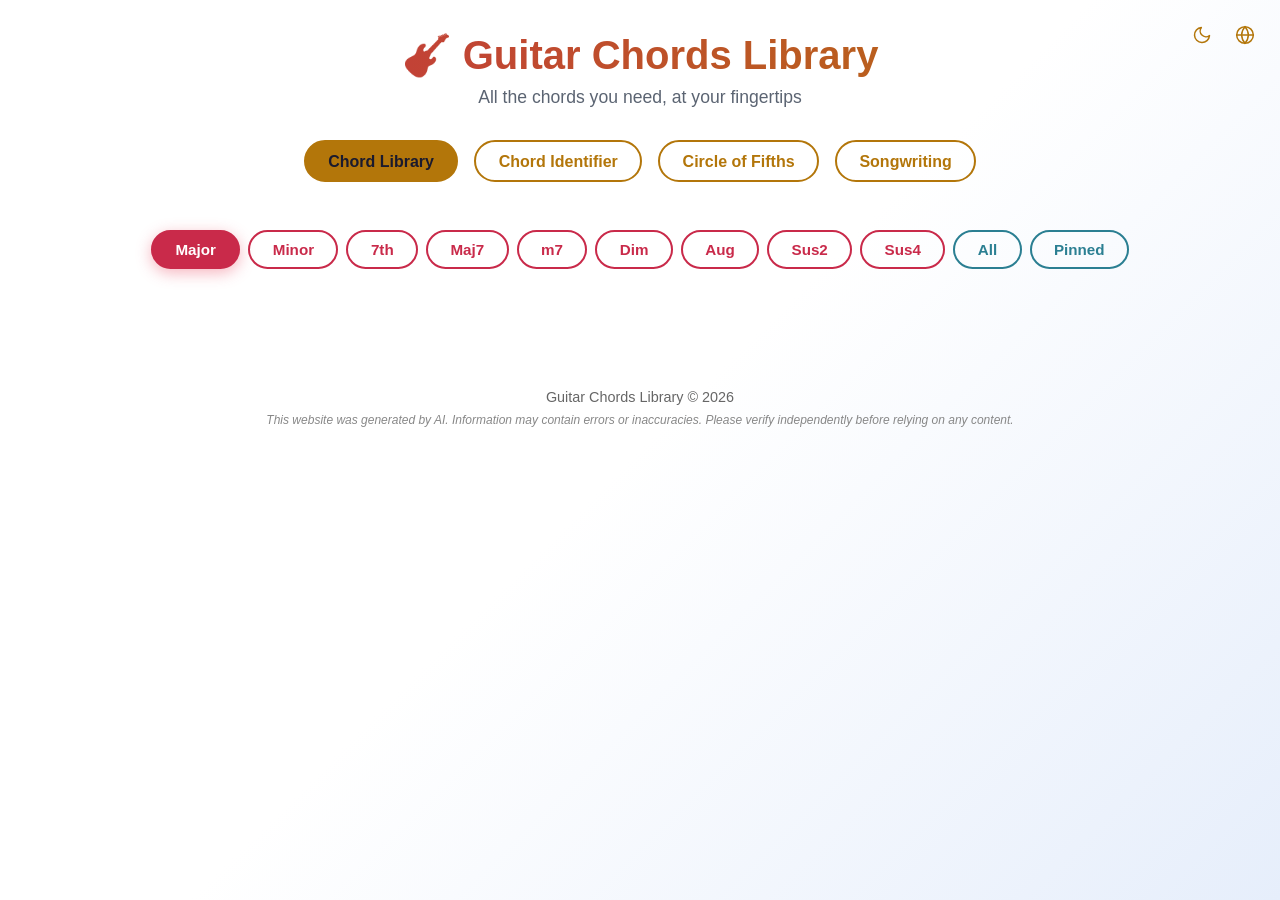
==== index.html @ b4080e0f "support dark light mode" ====
<!DOCTYPE html>
<html lang="en">
<head>
    <meta charset="UTF-8">
    <meta name="viewport" content="width=device-width, initial-scale=1.0">
    <title>Guitar Chords Library</title>
    <script>
        // Applied before the first paint so light-mode users never see the dark palette flash.
        document.documentElement.dataset.theme = localStorage.getItem('guitar-chords-library-theme')
            || (window.matchMedia('(prefers-color-scheme: light)').matches ? 'light' : 'dark');
    </script>
    <link rel="stylesheet" href="theme.css">
    <link rel="stylesheet" href="style.css">
</head>
<body>
    <header>
        <h1>🎸 <span data-i18n="libraryTitle">Guitar Chords Library</span></h1>
        <p class="subtitle" data-i18n="librarySubtitle">All the chords you need, at your fingertips</p>
    </header>

    <nav class="main-nav">
        <a href="index.html" class="nav-link active" data-i18n="chordLibrary">Chord Library</a>
        <a href="identifier.html" class="nav-link" data-i18n="chordIdentifier">Chord Identifier</a>
        <a href="circle.html" class="nav-link" data-i18n="circleOfFifths">Circle of Fifths</a>
        <a href="songwriting.html" class="nav-link" data-i18n="songwriting">Songwriting</a>
    </nav>

    <nav class="categories">
        <button class="category-btn active" data-category="major">Major</button>
        <button class="category-btn" data-category="minor">Minor</button>
        <button class="category-btn" data-category="seventh">7th</button>
        <button class="category-btn" data-category="major7">Maj7</button>
        <button class="category-btn" data-category="minor7">m7</button>
        <button class="category-btn" data-category="diminished">Dim</button>
        <button class="category-btn" data-category="augmented">Aug</button>
        <button class="category-btn" data-category="sus2">Sus2</button>
        <button class="category-btn" data-category="sus4">Sus4</button>
        <button class="category-btn utility-category all-category" data-category="all" data-i18n="all">All</button>
        <button class="category-btn utility-category pinned-category" data-category="pinned" data-i18n="pinned">Pinned</button>
    </nav>

    <main id="chords-container" class="chords-grid">
        <!-- Chords will be rendered here by JavaScript -->
    </main>

    <!-- Voicings Modal -->
    <div id="voicings-modal" class="modal">
        <div class="modal-content">
            <div class="modal-header">
                <h2 id="modal-chord-name">Chord Shapes</h2>
                <button class="modal-close" onclick="closeVoicingsModal()">&times;</button>
            </div>
            <div id="modal-voicings" class="modal-body">
                <!-- Voicings will be rendered here -->
            </div>
        </div>
    </div>

    <footer>
        <p data-i18n="footer">Guitar Chords Library &copy; 2026</p>
        <p class="footer-disclaimer" data-i18n="disclaimer">This website was generated by AI. Information may contain errors or inaccuracies. Please verify independently before relying on any content.</p>
    </footer>

    <button id="scroll-to-top" class="scroll-to-top" onclick="window.scrollTo({top: 0, behavior: 'smooth'})" aria-label="Scroll to top">
        <svg width="20" height="20" viewBox="0 0 20 20" fill="none" xmlns="http://www.w3.org/2000/svg">
            <path d="M10 3L3 12h14L10 3z" fill="currentColor"/>
        </svg>
    </button>

    <script src="i18n.js"></script>
    <script src="app.js"></script>
</body>
</html>
---- theme.css ----
/*
 * Theme tokens shared by every page. Dark is the default palette; the light
 * palette is applied through [data-theme="light"] on <html> (see i18n.js).
 *
 * Usage notes:
 * - --ink-rgb holds the "subtle ink" channels so the many rgba(...) surface,
 *   border and grid colours keep their exact alpha in both themes.
 * - Accent tokens are darkened in light mode because they are frequently used
 *   as text or hairline borders on a light background.
 */
:root {
    color-scheme: dark;

    /* Backgrounds and surfaces */
    --bg-base: #1a1a2e;
    --bg-panel: #16213e;
    --bg-deep: #0f3460;
    --bg-tint: rgba(15, 52, 96, 0.35);
    --bg-float: rgba(26, 26, 46, 0.72);
    --ink-rgb: 255, 255, 255;

    /* Text */
    --text-body: #e0e0e0;
    --text-bright: #fff;
    --text-heading: #f3f4f6;
    --text-muted: #a0a0a0;
    --text-soft: #c0c0c0;
    --text-steel: #a0c4d8;
    --text-on-accent: #fff;
    --text-on-amber: #1a1a2e;

    /* Accents */
    --accent: #f5a623;
    --danger: #e94560;
    --info: #72d2e2;
    --teal: #4cafc0;
    --success: #4caf50;

    /* Diagram lines */
    --line-nut: #ccc;
}

[data-theme='light'] {
    color-scheme: light;

    /* Backgrounds and surfaces */
    --bg-base: #fff;
    --bg-panel: #fff;
    --bg-deep: #e6eefb;
    --bg-tint: rgba(15, 52, 96, 0.07);
    --bg-float: rgba(255, 255, 255, 0.82);
    --ink-rgb: 22, 33, 62;

    /* Text */
    --text-body: #2f3749;
    --text-bright: #16213e;
    --text-heading: #16213e;
    --text-muted: #5b6472;
    --text-soft: #4b5563;
    --text-steel: #3a5f7c;
    --text-on-accent: #fff;
    --text-on-amber: #1a1a2e;

    /* Accents */
    --accent: #b3760a;
    --danger: #c92a4a;
    --info: #177f96;
    --teal: #2b7f92;
    --success: #2e7d32;

    /* Diagram lines */
    --line-nut: #7a8494;
}
---- style.css ----
* {
    margin: 0;
    padding: 0;
    box-sizing: border-box;
}

body {
    font-family: -apple-system, BlinkMacSystemFont, 'Segoe UI', Roboto, Oxygen, Ubuntu, sans-serif;
    background: linear-gradient(135deg, var(--bg-base) 0%, var(--bg-panel) 50%, var(--bg-deep) 100%);
    min-height: 100vh;
    color: var(--text-body);
}

/* Top-right window controls: theme toggle first, then the language toggle. */
.top-controls {
    position: absolute;
    top: 1rem;
    right: 1rem;
    display: flex;
    align-items: center;
    gap: 0.25rem;
    z-index: 1000;
}

.theme-button,
.language-button {
    display: flex;
    align-items: center;
    justify-content: center;
    width: 2.4rem;
    height: 2.4rem;
    padding: 0;
    border: none;
    background: transparent;
    color: var(--accent);
    cursor: pointer;
    transition: color 0.2s, transform 0.2s;
}

.theme-button:hover,
.language-button:hover {
    color: var(--danger);
    transform: scale(1.1);
}

/* Only show the icon for the theme the button will switch to. */
.theme-button .icon-moon {
    display: none;
}

[data-theme='light'] .theme-button .icon-sun {
    display: none;
}

[data-theme='light'] .theme-button .icon-moon {
    display: block;
}

.language-modal {
    position: fixed;
    inset: 0;
    z-index: 2000;
    display: flex;
    align-items: center;
    justify-content: center;
}

.language-modal[hidden] {
    display: none;
}

.language-modal-backdrop {
    position: absolute;
    inset: 0;
    background: rgba(0, 0, 0, 0.6);
    backdrop-filter: blur(2px);
}

.language-modal-dialog {
    position: relative;
    min-width: 260px;
    max-width: 90vw;
    padding: 1.5rem;
    border: 1px solid rgba(245, 166, 35, 0.4);
    border-radius: 12px;
    background: var(--bg-base);
    box-shadow: 0 10px 40px rgba(0, 0, 0, 0.5);
    text-align: center;
}

.language-modal-title {
    font-size: 1.1rem;
    color: var(--accent);
    margin-bottom: 1rem;
}

.language-options {
    display: flex;
    flex-direction: column;
    gap: 0.5rem;
    margin-bottom: 1rem;
}

.language-option {
    padding: 0.6rem 1rem;
    border: 1px solid rgba(245, 166, 35, 0.3);
    border-radius: 8px;
    background: transparent;
    color: var(--text-body);
    font: inherit;
    font-size: 0.95rem;
    cursor: pointer;
    transition: background 0.2s, border-color 0.2s;
}

.language-option:hover {
    background: rgba(245, 166, 35, 0.15);
    border-color: rgba(245, 166, 35, 0.6);
}

.language-option.selected {
    background: rgba(245, 166, 35, 0.2);
    border-color: var(--accent);
    color: var(--accent);
    font-weight: 600;
}

.language-modal-close {
    padding: 0.4rem 1rem;
    border: none;
    border-radius: 8px;
    background: rgba(233, 69, 96, 0.2);
    color: var(--danger);
    font: inherit;
    font-size: 0.85rem;
    cursor: pointer;
}

.language-modal-close:hover {
    background: rgba(233, 69, 96, 0.35);
}

@media (max-width: 480px) {
    .top-controls {
        top: 0.6rem;
        right: 0.6rem;
    }

    .theme-button,
    .language-button {
        width: 2.2rem;
        height: 2.2rem;
    }
}

header {
    text-align: center;
    padding: 2rem 1rem 1rem;
}

header h1 {
    font-size: 2.5rem;
    background: linear-gradient(90deg, var(--danger), var(--accent));
    -webkit-background-clip: text;
    -webkit-text-fill-color: transparent;
    background-clip: text;
    margin-bottom: 0.5rem;
}

.subtitle {
    color: var(--text-muted);
    font-size: 1.1rem;
}

/* Main Navigation */
.main-nav {
    display: flex;
    justify-content: center;
    gap: 1rem;
    padding: 1rem;
    margin-bottom: 0.5rem;
}

.nav-link {
    display: flex;
    align-items: center;
    justify-content: center;
    padding: 0.6rem 1.4rem;
    border: 2px solid var(--accent);
    background: transparent;
    color: var(--accent);
    border-radius: 25px;
    text-decoration: none;
    font-weight: 600;
    line-height: 1.2;
    text-align: center;
    transition: all 0.3s ease;
}

.nav-link:hover {
    background: rgba(245, 166, 35, 0.15);
    transform: translateY(-2px);
}

.nav-link.active {
    background: var(--accent);
    color: var(--text-on-amber);
}

/* Mobile Navigation */
.mobile-nav-button {
    position: absolute;
    top: 1rem;
    left: 1rem;
    display: none;
    align-items: center;
    justify-content: center;
    width: 2.4rem;
    height: 2.4rem;
    padding: 0;
    border: 1px solid rgba(245, 166, 35, 0.4);
    border-radius: 6px;
    background: rgba(245, 166, 35, 0.12);
    color: var(--accent);
    cursor: pointer;
    z-index: 1000;
}

.mobile-nav-button:hover {
    background: rgba(245, 166, 35, 0.22);
}

.mobile-nav-modal {
    position: fixed;
    inset: 0;
    z-index: 2000;
    display: flex;
    align-items: center;
    justify-content: center;
}

.mobile-nav-modal[hidden] {
    display: none;
}

.mobile-nav-backdrop {
    position: absolute;
    inset: 0;
    background: rgba(0, 0, 0, 0.6);
    backdrop-filter: blur(2px);
}

.mobile-nav-dialog {
    position: relative;
    min-width: 240px;
    max-width: 90vw;
    padding: 1.5rem;
    border: 1px solid rgba(245, 166, 35, 0.4);
    border-radius: 12px;
    background: var(--bg-base);
    box-shadow: 0 10px 40px rgba(0, 0, 0, 0.5);
    text-align: center;
}

.mobile-nav-title {
    font-size: 1.1rem;
    color: var(--accent);
    margin-bottom: 1rem;
}

.mobile-nav-links {
    display: flex;
    flex-direction: column;
    gap: 0.5rem;
}

.mobile-nav-link {
    display: block;
    padding: 0.7rem 1rem;
    border: 1px solid rgba(245, 166, 35, 0.3);
    border-radius: 8px;
    background: transparent;
    color: var(--text-body);
    font: inherit;
    font-size: 1rem;
    text-decoration: none;
    cursor: pointer;
    transition: background 0.2s, border-color 0.2s;
}

.mobile-nav-link:hover {
    background: rgba(245, 166, 35, 0.15);
    border-color: rgba(245, 166, 35, 0.6);
}

.mobile-nav-link.active {
    background: var(--accent);
    color: var(--text-on-amber);
    font-weight: 600;
}

.mobile-nav-close {
    margin-top: 1rem;
    padding: 0.4rem 1rem;
    border: none;
    border-radius: 8px;
    background: rgba(233, 69, 96, 0.2);
    color: var(--danger);
    font: inherit;
    font-size: 0.85rem;
    cursor: pointer;
}

.mobile-nav-close:hover {
    background: rgba(233, 69, 96, 0.35);
}

@media (max-width: 768px) {
    .main-nav {
        display: none;
    }

    .mobile-nav-button {
        display: flex;
    }
}

@media (max-width: 480px) {
    .mobile-nav-button {
        top: 0.6rem;
        left: 0.6rem;
        width: 2.2rem;
        height: 2.2rem;
    }
}

/* Category Navigation */
.categories {
    display: flex;
    flex-wrap: wrap;
    justify-content: center;
    gap: 0.5rem;
    padding: 1.5rem 1rem;
    max-width: 1100px;
    margin: 0 auto;
}

.category-btn {
    display: inline-flex;
    align-items: center;
    justify-content: center;
    padding: 0.6rem 1.4rem;
    border: 2px solid var(--danger);
    background: transparent;
    color: var(--danger);
    border-radius: 25px;
    cursor: pointer;
    font-size: 0.95rem;
    font-weight: 600;
    line-height: 1;
    transition: all 0.3s ease;
}

.category-btn:hover {
    background: rgba(233, 69, 96, 0.15);
    transform: translateY(-2px);
}

.category-btn.active {
    background: var(--danger);
    color: var(--text-on-accent);
    box-shadow: 0 4px 15px rgba(233, 69, 96, 0.4);
}

.category-btn.utility-category {
    border-color: var(--teal);
    color: var(--teal);
}

.category-btn.utility-category:hover,
.category-btn.utility-category.active {
    background: var(--teal);
    color: #102a3a;
    box-shadow: 0 4px 15px rgba(76, 175, 192, 0.35);
}

/* Chords Grid */
.chords-grid {
    display: grid;
    grid-template-columns: repeat(6, 1fr);
    gap: 1.5rem;
    padding: 1rem 2rem 3rem;
    max-width: 1100px;
    margin: 0 auto;
}

/* Chord Section Header (All view) */
.chord-section-header {
    grid-column: 1 / -1;
    color: var(--danger);
    font-size: 1.5rem;
    font-weight: 700;
    padding: 1rem 0 0.25rem;
    margin-top: 0.5rem;
    border-bottom: 2px solid rgba(233, 69, 96, 0.4);
    letter-spacing: 0.05em;
}

.chord-section-header:first-child {
    margin-top: 0;
}

/* Chord Card */
.chord-card {
    position: relative;
    background: rgba(var(--ink-rgb), 0.05);
    border: 1px solid rgba(var(--ink-rgb), 0.1);
    border-radius: 16px;
    padding: 1.2rem 1rem;
    text-align: center;
    transition: all 0.3s ease;
    backdrop-filter: blur(10px);
}

.chord-card:hover {
    transform: translateY(-5px);
    background: rgba(var(--ink-rgb), 0.1);
    box-shadow: 0 8px 25px rgba(0, 0, 0, 0.3);
    border-color: rgba(233, 69, 96, 0.4);
}

/* Clickable chord cards (with voicings) */
.chord-card.has-voicings {
    cursor: pointer;
}

.chord-card.has-voicings:hover {
    border-color: rgba(245, 166, 35, 0.6);
    box-shadow: 0 8px 25px rgba(245, 166, 35, 0.2);
}

.pin-chord-btn {
    position: absolute;
    top: 0.55rem;
    right: 0.55rem;
    width: 1.65rem;
    height: 1.65rem;
    border: 1px solid rgba(var(--ink-rgb), 0.18);
    border-radius: 50%;
    background: var(--bg-float);
    color: var(--text-muted);
    cursor: pointer;
    opacity: 0.65;
    transition: all 0.2s ease;
}

.pin-icon {
    display: block;
    width: 0.9rem;
    height: 0.9rem;
    margin: auto;
    transform: rotate(35deg);
    fill: none;
    stroke: currentColor;
    stroke-linecap: round;
    stroke-linejoin: round;
    stroke-width: 2;
}

.pin-chord-btn:hover,
.pin-chord-btn:focus-visible,
.pin-chord-btn.pinned {
    border-color: var(--accent);
    color: var(--accent);
    opacity: 1;
}

.pin-chord-btn.pinned {
    background: rgba(245, 166, 35, 0.16);
}

.empty-pinned-chords {
    grid-column: 1 / -1;
    padding: 3rem 1rem;
    color: var(--text-muted);
    text-align: center;
}

.voicings-hint {
    font-size: 0.75rem;
    color: var(--accent);
    margin-top: 0.5rem;
    font-weight: 500;
}

/* Modal Styles */
.modal {
    display: none;
    position: fixed;
    top: 0;
    left: 0;
    width: 100%;
    height: 100%;
    background: rgba(0, 0, 0, 0.8);
    z-index: 1000;
    align-items: center;
    justify-content: center;
    padding: 2rem;
}

.modal.active {
    display: flex;
}

.modal-content {
    background: linear-gradient(135deg, var(--bg-base) 0%, var(--bg-panel) 100%);
    border: 1px solid rgba(var(--ink-rgb), 0.1);
    border-radius: 20px;
    max-width: 900px;
    width: 100%;
    max-height: 80vh;
    overflow-y: auto;
    box-shadow: 0 20px 60px rgba(0, 0, 0, 0.5);
}

.modal-header {
    display: flex;
    justify-content: space-between;
    align-items: center;
    padding: 1.5rem 2rem;
    border-bottom: 1px solid rgba(var(--ink-rgb), 0.1);
}

.modal-header h2 {
    font-size: 1.5rem;
    color: var(--text-bright);
}

.modal-header .note {
    color: var(--danger);
}

.modal-header .suffix {
    color: var(--accent);
}

.modal-close {
    background: none;
    border: none;
    color: #888;
    font-size: 2rem;
    cursor: pointer;
    padding: 0;
    line-height: 1;
    transition: color 0.2s;
}

.modal-close:hover {
    color: var(--danger);
}

.modal-body {
    padding: 2rem;
    display: flex;
    flex-wrap: wrap;
    gap: 2rem;
    justify-content: center;
}

.voicing-card {
    background: rgba(var(--ink-rgb), 0.05);
    border: 1px solid rgba(var(--ink-rgb), 0.1);
    border-radius: 12px;
    padding: 1rem;
    text-align: center;
}

.voicing-label {
    font-size: 0.85rem;
    color: var(--accent);
    margin-bottom: 0.8rem;
    font-weight: 500;
}

.chord-name {
    font-size: 1.3rem;
    font-weight: 700;
    color: var(--text-bright);
    margin-bottom: 0.8rem;
}

.chord-name .note {
    color: var(--danger);
}

.chord-name .suffix {
    color: var(--accent);
    font-size: 0.9rem;
}

/* SVG Chord Diagram */
.chord-diagram {
    width: 120px;
    height: 150px;
    margin: 0 auto;
}

.chord-diagram .fretboard {
    stroke: #555;
    stroke-width: 1;
}

.chord-diagram .string {
    stroke: #888;
    stroke-width: 1.5;
}

.chord-diagram .fret {
    stroke: #666;
    stroke-width: 1;
}

.chord-diagram .nut {
    stroke: var(--line-nut);
    stroke-width: 3;
}

.chord-diagram .finger {
    fill: var(--danger);
    stroke: none;
}

.chord-diagram .open-string {
    fill: none;
    stroke: var(--success);
    stroke-width: 2;
}

.chord-diagram .muted-string {
    stroke: #ff5252;
    stroke-width: 2;
}

.chord-diagram .barre {
    fill: var(--danger);
    opacity: 0.9;
}

.chord-diagram .finger-text {
    fill: #fff;
    font-size: 8px;
    font-weight: bold;
    text-anchor: middle;
    dominant-baseline: central;
}

.chord-diagram .fret-number {
    fill: #888;
    font-size: 9px;
    text-anchor: start;
}

/* Footer */
footer {
    text-align: center;
    padding: 2rem;
    color: #666;
    font-size: 0.9rem;
}

.footer-disclaimer {
    margin-top: 0.5rem;
    font-size: 0.75rem;
    color: #888;
    font-style: italic;
}

/* Responsive */
@media (max-width: 1024px) {
    .chords-grid {
        grid-template-columns: repeat(4, 1fr);
    }
}

@media (max-width: 768px) {
    header h1 {
        font-size: 1.8rem;
    }

    .chords-grid {
        grid-template-columns: repeat(3, 1fr);
        gap: 1rem;
        padding: 1rem;
    }

    .categories {
        gap: 0.4rem;
    }

    .category-btn {
        padding: 0.5rem 1rem;
        font-size: 0.85rem;
    }
}

@media (max-width: 480px) {
    .chords-grid {
        grid-template-columns: repeat(2, 1fr);
    }
}

/* Scroll to Top Button */
.scroll-to-top {
    position: fixed;
    bottom: 2rem;
    right: 2rem;
    width: 48px;
    height: 48px;
    background: var(--danger);
    color: var(--text-on-accent);
    border: none;
    border-radius: 50%;
    cursor: pointer;
    display: flex;
    align-items: center;
    justify-content: center;
    box-shadow: 0 4px 15px rgba(233, 69, 96, 0.4);
    opacity: 0;
    visibility: hidden;
    transform: translateY(10px);
    transition: all 0.3s ease;
    z-index: 900;
}

.scroll-to-top.visible {
    opacity: 1;
    visibility: visible;
    transform: translateY(0);
}

.scroll-to-top:hover {
    background: #d63851;
    box-shadow: 0 6px 20px rgba(233, 69, 96, 0.6);
    transform: translateY(-2px);
}

.scroll-to-top:active {
    transform: translateY(0);
}
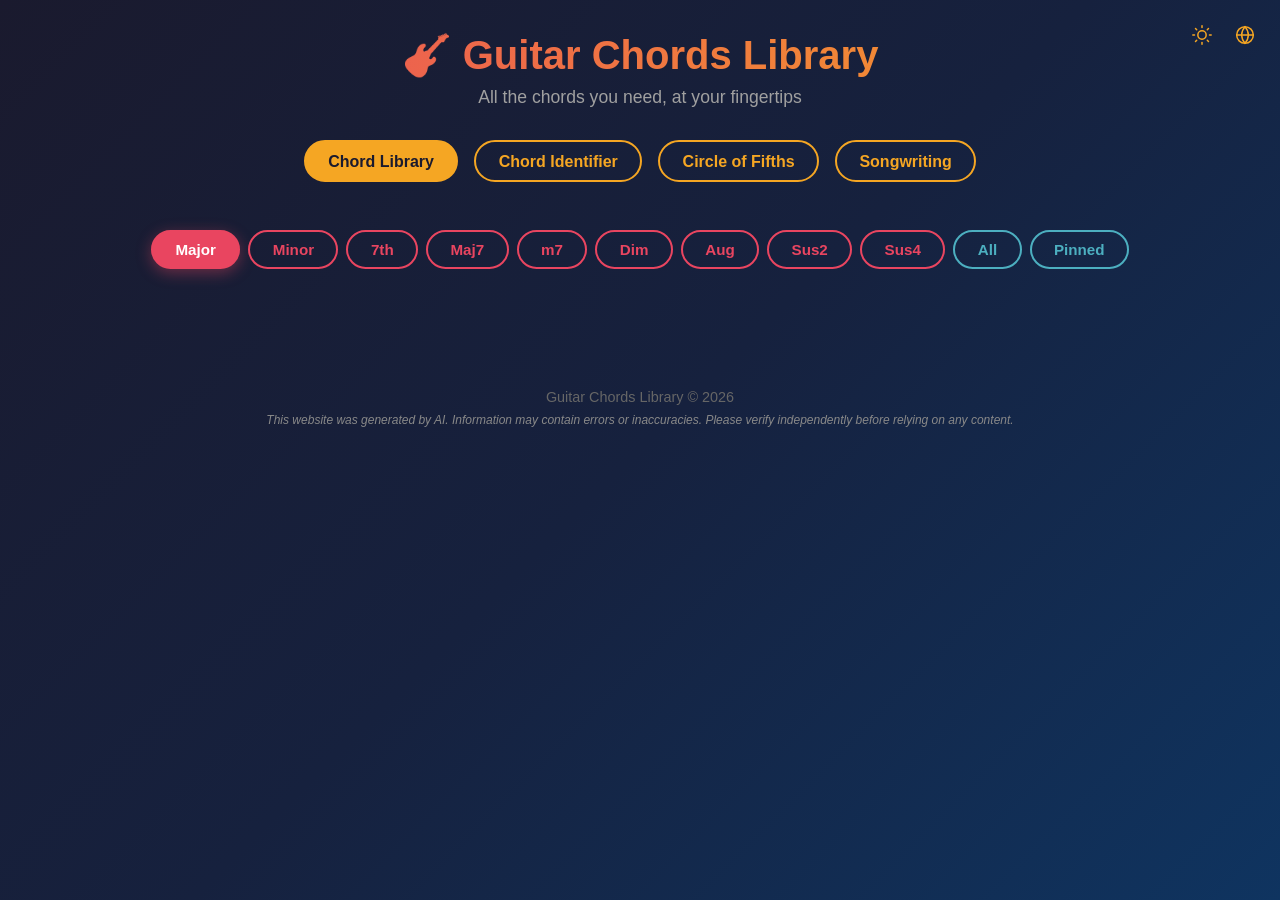
==== commit 8a54037a: "default is dark mode" ====
--- a/index.html
+++ b/index.html
@@ -5,9 +5,8 @@
     <meta name="viewport" content="width=device-width, initial-scale=1.0">
     <title>Guitar Chords Library</title>
     <script>
-        // Applied before the first paint so light-mode users never see the dark palette flash.
-        document.documentElement.dataset.theme = localStorage.getItem('guitar-chords-library-theme')
-            || (window.matchMedia('(prefers-color-scheme: light)').matches ? 'light' : 'dark');
+        // Restored before the first paint so a saved light theme never flashes dark; dark is the default.
+        document.documentElement.dataset.theme = localStorage.getItem('guitar-chords-library-theme') === 'light' ? 'light' : 'dark';
     </script>
     <link rel="stylesheet" href="theme.css">
     <link rel="stylesheet" href="style.css">
--- a/theme.css
+++ b/theme.css
@@ -1,6 +1,7 @@
 /*
  * Theme tokens shared by every page. Dark is the default palette; the light
- * palette is applied through [data-theme="light"] on <html> (see i18n.js).
+ * palette is applied through [data-theme="light"] on <html> (set by the inline
+ * head script on every page, then kept in sync by i18n.js).
  *
  * Usage notes:
  * - --ink-rgb holds the "subtle ink" channels so the many rgba(...) surface,
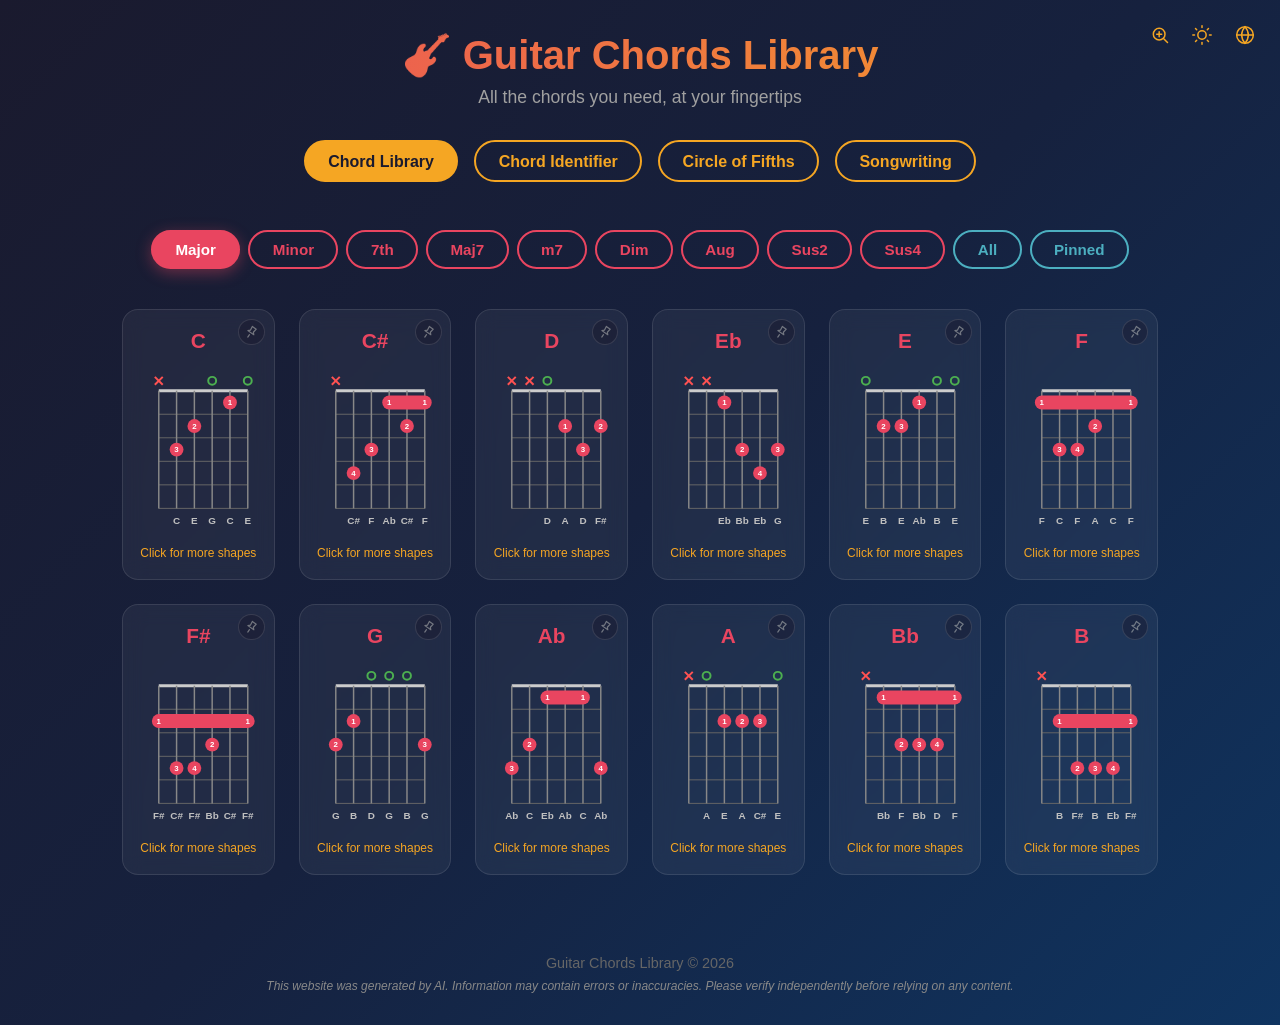
==== commit 0f2edf0d: "zoom chord diagram" ====
--- a/index.html
+++ b/index.html
@@ -38,6 +38,24 @@
         <button class="category-btn utility-category pinned-category" data-category="pinned" data-i18n="pinned">Pinned</button>
     </nav>
 
+    <!-- Declared here so the library-only zoom button shares the corner cluster that
+         i18n.js fills with the theme and language buttons. -->
+    <div class="top-controls">
+        <button id="zoom-toggle" class="zoom-button" type="button" aria-pressed="false" title="Zoom chord diagrams">
+            <svg class="zoom-icon icon-zoom-in" viewBox="0 0 24 24" width="20" height="20" fill="none" stroke="currentColor" stroke-width="1.8" stroke-linecap="round" stroke-linejoin="round" aria-hidden="true">
+                <circle cx="11" cy="11" r="7"/>
+                <line x1="16.5" y1="16.5" x2="21" y2="21"/>
+                <line x1="11" y1="8" x2="11" y2="14"/>
+                <line x1="8" y1="11" x2="14" y2="11"/>
+            </svg>
+            <svg class="zoom-icon icon-zoom-out" viewBox="0 0 24 24" width="20" height="20" fill="none" stroke="currentColor" stroke-width="1.8" stroke-linecap="round" stroke-linejoin="round" aria-hidden="true">
+                <circle cx="11" cy="11" r="7"/>
+                <line x1="16.5" y1="16.5" x2="21" y2="21"/>
+                <line x1="8" y1="11" x2="14" y2="11"/>
+            </svg>
+        </button>
+    </div>
+
     <main id="chords-container" class="chords-grid">
         <!-- Chords will be rendered here by JavaScript -->
     </main>
--- a/theme.css
+++ b/theme.css
@@ -37,18 +37,22 @@
     --teal: #4cafc0;
     --success: #4caf50;
 
-    /* Diagram lines */
+    /* Diagram lines and string markers */
     --line-nut: #ccc;
+    --diagram-open: #0f0;
+    --diagram-muted: #f00;
 }
 
 [data-theme='light'] {
     color-scheme: light;
 
     /* Backgrounds and surfaces */
-    --bg-base: #fff;
+    /* The page is a soft blue-grey so the white panels, cards and sheets stay
+       readable instead of melting into a full-white background. */
+    --bg-base: #dbe2ef;
     --bg-panel: #fff;
-    --bg-deep: #e6eefb;
-    --bg-tint: rgba(15, 52, 96, 0.07);
+    --bg-deep: #c3d3e8;
+    --bg-tint: rgba(15, 52, 96, 0.09);
     --bg-float: rgba(255, 255, 255, 0.82);
     --ink-rgb: 22, 33, 62;
 
@@ -69,6 +73,9 @@
     --teal: #2b7f92;
     --success: #2e7d32;
 
-    /* Diagram lines */
+    /* Diagram lines and string markers */
+    /* Neon green and pure red disappear on a light page, so both markers darken. */
     --line-nut: #7a8494;
+    --diagram-open: #147a3c;
+    --diagram-muted: #d21f1f;
 }
--- a/style.css
+++ b/style.css
@@ -23,7 +23,8 @@
 }
 
 .theme-button,
-.language-button {
+.language-button,
+.zoom-button {
     display: flex;
     align-items: center;
     justify-content: center;
@@ -38,7 +39,8 @@
 }
 
 .theme-button:hover,
-.language-button:hover {
+.language-button:hover,
+.zoom-button:hover {
     color: var(--danger);
     transform: scale(1.1);
 }
@@ -53,6 +55,19 @@
 }
 
 [data-theme='light'] .theme-button .icon-moon {
+    display: block;
+}
+
+/* Only show the magnifier for the size the button will switch to. */
+.zoom-button .icon-zoom-out {
+    display: none;
+}
+
+body.chord-zoom .zoom-button .icon-zoom-in {
+    display: none;
+}
+
+body.chord-zoom .zoom-button .icon-zoom-out {
     display: block;
 }
 
@@ -88,6 +103,10 @@
     text-align: center;
 }
 
+[data-theme='light'] .language-modal-dialog {
+    background: #fff;
+}
+
 .language-modal-title {
     font-size: 1.1rem;
     color: var(--accent);
@@ -147,7 +166,8 @@
     }
 
     .theme-button,
-    .language-button {
+    .language-button,
+    .zoom-button {
         width: 2.2rem;
         height: 2.2rem;
     }
@@ -205,6 +225,10 @@
 .nav-link.active {
     background: var(--accent);
     color: var(--text-on-amber);
+}
+
+[data-theme='light'] .nav-link.active {
+    color: #fff;
 }
 
 /* Mobile Navigation */
@@ -384,10 +408,17 @@
     box-shadow: 0 4px 15px rgba(76, 175, 192, 0.35);
 }
 
+[data-theme='light'] .category-btn.utility-category.active {
+    color: #fff;
+}
+
 /* Chords Grid */
 .chords-grid {
     display: grid;
-    grid-template-columns: repeat(6, 1fr);
+    /* minmax(0, 1fr) lets every column shrink with the viewport: a plain 1fr
+       column can never go below its content width, which pushed the page wider
+       than the window between the breakpoints. */
+    grid-template-columns: repeat(6, minmax(0, 1fr));
     gap: 1.5rem;
     padding: 1rem 2rem 3rem;
     max-width: 1100px;
@@ -413,6 +444,7 @@
 /* Chord Card */
 .chord-card {
     position: relative;
+    min-width: 0;
     background: rgba(var(--ink-rgb), 0.05);
     border: 1px solid rgba(var(--ink-rgb), 0.1);
     border-radius: 16px;
@@ -600,8 +632,10 @@
 
 /* SVG Chord Diagram */
 .chord-diagram {
-    width: 120px;
-    height: 150px;
+    /* Scales down inside narrow cards instead of forcing a 120px minimum. */
+    width: min(calc(120px * var(--chord-zoom, 1)), 100%);
+    height: auto;
+    aspect-ratio: 120 / 170;
     margin: 0 auto;
 }
 
@@ -643,7 +677,7 @@
 
 .chord-diagram .barre {
     fill: var(--danger);
-    opacity: 0.9;
+    opacity: 1;
 }
 
 .chord-diagram .finger-text {
@@ -660,6 +694,13 @@
     text-anchor: start;
 }
 
+.chord-diagram .string-note {
+    fill: var(--text-soft);
+    font-size: 10px;
+    font-weight: 600;
+    text-anchor: middle;
+}
+
 /* Footer */
 footer {
     text-align: center;
@@ -678,7 +719,7 @@
 /* Responsive */
 @media (max-width: 1024px) {
     .chords-grid {
-        grid-template-columns: repeat(4, 1fr);
+        grid-template-columns: repeat(4, minmax(0, 1fr));
     }
 }
 
@@ -688,7 +729,7 @@
     }
 
     .chords-grid {
-        grid-template-columns: repeat(3, 1fr);
+        grid-template-columns: repeat(3, minmax(0, 1fr));
         gap: 1rem;
         padding: 1rem;
     }
@@ -705,7 +746,30 @@
 
 @media (max-width: 480px) {
     .chords-grid {
-        grid-template-columns: repeat(2, 1fr);
+        grid-template-columns: repeat(2, minmax(0, 1fr));
+    }
+}
+
+/* Chord diagram zoom
+   One factor drives the diagram width while the grid drops a column, so enlarged
+   diagrams get real space instead of being squeezed straight back down by the 100% cap. */
+body.chord-zoom {
+    --chord-zoom: 1.5;
+}
+
+body.chord-zoom .chords-grid {
+    grid-template-columns: repeat(4, minmax(0, 1fr));
+}
+
+@media (max-width: 1024px) {
+    body.chord-zoom .chords-grid {
+        grid-template-columns: repeat(3, minmax(0, 1fr));
+    }
+}
+
+@media (max-width: 768px) {
+    body.chord-zoom .chords-grid {
+        grid-template-columns: repeat(2, minmax(0, 1fr));
     }
 }
 
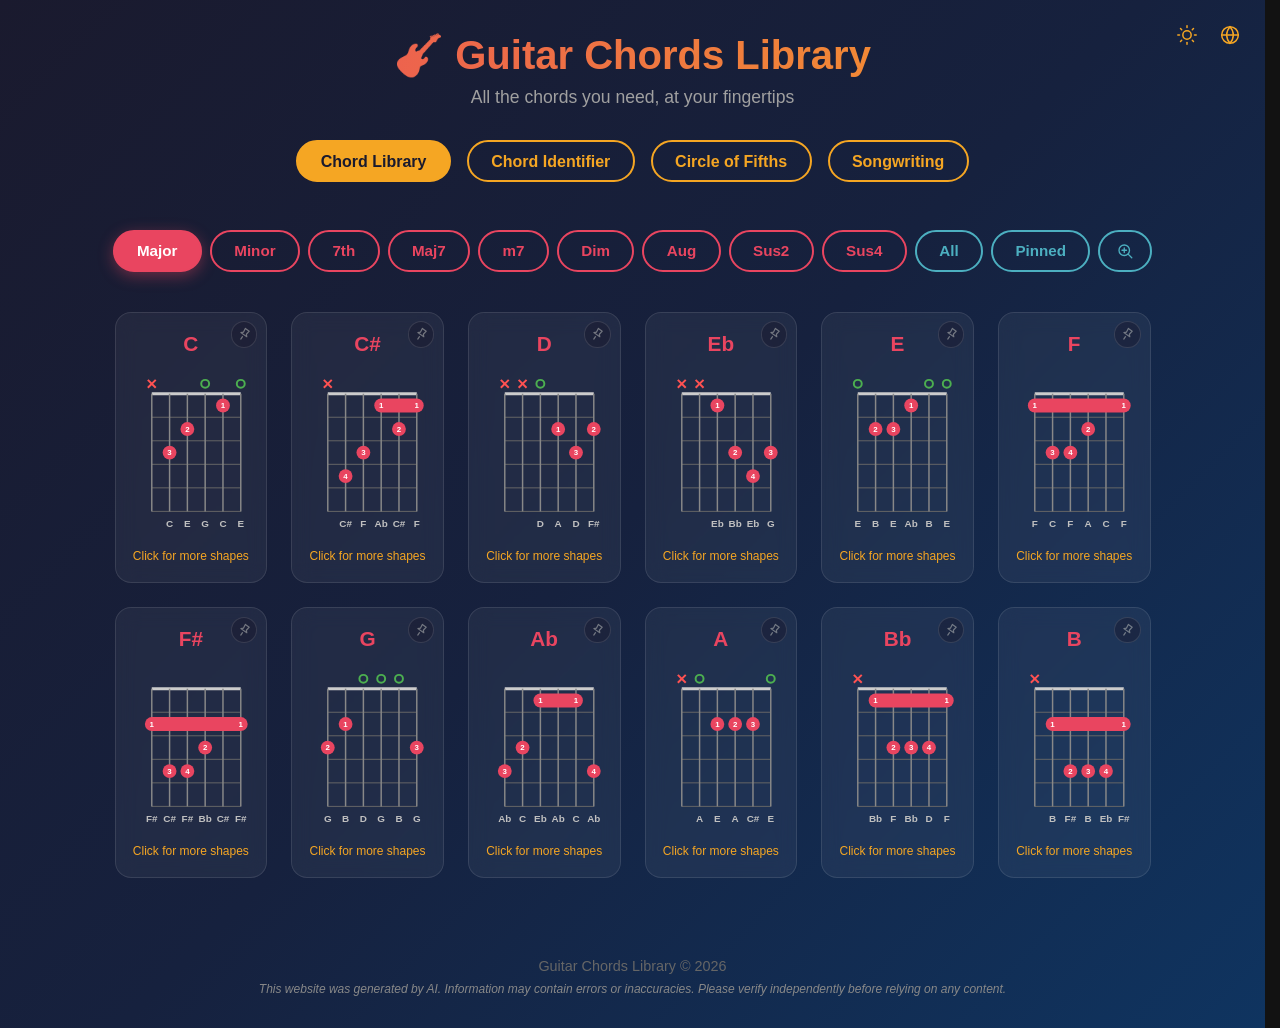
==== commit bff47288: "zoom chord diagram" ====
--- a/index.html
+++ b/index.html
@@ -36,25 +36,22 @@
         <button class="category-btn" data-category="sus4">Sus4</button>
         <button class="category-btn utility-category all-category" data-category="all" data-i18n="all">All</button>
         <button class="category-btn utility-category pinned-category" data-category="pinned" data-i18n="pinned">Pinned</button>
-    </nav>
-
-    <!-- Declared here so the library-only zoom button shares the corner cluster that
-         i18n.js fills with the theme and language buttons. -->
-    <div class="top-controls">
-        <button id="zoom-toggle" class="zoom-button" type="button" aria-pressed="false" title="Zoom chord diagrams">
-            <svg class="zoom-icon icon-zoom-in" viewBox="0 0 24 24" width="20" height="20" fill="none" stroke="currentColor" stroke-width="1.8" stroke-linecap="round" stroke-linejoin="round" aria-hidden="true">
+        <!-- Not a category: it carries no data-category, so the tab handlers skip it and its
+             own state is read from aria-pressed instead of .active. -->
+        <button id="zoom-toggle" class="category-btn utility-category zoom-button" type="button" aria-pressed="false" title="Zoom chord diagrams">
+            <svg class="zoom-icon icon-zoom-in" viewBox="0 0 24 24" width="18" height="18" fill="none" stroke="currentColor" stroke-width="1.8" stroke-linecap="round" stroke-linejoin="round" aria-hidden="true">
                 <circle cx="11" cy="11" r="7"/>
                 <line x1="16.5" y1="16.5" x2="21" y2="21"/>
                 <line x1="11" y1="8" x2="11" y2="14"/>
                 <line x1="8" y1="11" x2="14" y2="11"/>
             </svg>
-            <svg class="zoom-icon icon-zoom-out" viewBox="0 0 24 24" width="20" height="20" fill="none" stroke="currentColor" stroke-width="1.8" stroke-linecap="round" stroke-linejoin="round" aria-hidden="true">
+            <svg class="zoom-icon icon-zoom-out" viewBox="0 0 24 24" width="18" height="18" fill="none" stroke="currentColor" stroke-width="1.8" stroke-linecap="round" stroke-linejoin="round" aria-hidden="true">
                 <circle cx="11" cy="11" r="7"/>
                 <line x1="16.5" y1="16.5" x2="21" y2="21"/>
                 <line x1="8" y1="11" x2="14" y2="11"/>
             </svg>
         </button>
-    </div>
+    </nav>
 
     <main id="chords-container" class="chords-grid">
         <!-- Chords will be rendered here by JavaScript -->
--- a/style.css
+++ b/style.css
@@ -11,6 +11,30 @@
     color: var(--text-body);
 }
 
+/* Reserved even when nothing scrolls, so locking the page for a modal cannot nudge the
+   layout sideways by the scrollbar width. */
+html {
+    scrollbar-gutter: stable;
+}
+
+/* Modal scroll policy, for every dialog on the site (style.css is loaded by all pages).
+   A dialog never scrolls itself: each overlay layer is a full-viewport scroller, so the
+   dialog grows to its full content height and the only scrollbar on screen belongs to the
+   modal that is open. The page behind is frozen while any modal is shown - the markers
+   below are how each one opens: an .active class for the page dialogs, the hidden
+   attribute for the language and mobile-nav dialogs that i18n.js injects. */
+body:has(
+    .modal.active,
+    .song-key-modal.active,
+    .chord-finder-modal.active,
+    .shape-picker-modal.active,
+    .confirm-modal.active,
+    .language-modal:not([hidden]),
+    .mobile-nav-modal:not([hidden])
+) {
+    overflow: hidden;
+}
+
 /* Top-right window controls: theme toggle first, then the language toggle. */
 .top-controls {
     position: absolute;
@@ -23,8 +47,7 @@
 }
 
 .theme-button,
-.language-button,
-.zoom-button {
+.language-button {
     display: flex;
     align-items: center;
     justify-content: center;
@@ -39,8 +62,7 @@
 }
 
 .theme-button:hover,
-.language-button:hover,
-.zoom-button:hover {
+.language-button:hover {
     color: var(--danger);
     transform: scale(1.1);
 }
@@ -76,8 +98,10 @@
     inset: 0;
     z-index: 2000;
     display: flex;
-    align-items: center;
-    justify-content: center;
+    align-items: flex-start;
+    justify-content: center;
+    padding: 1rem;
+    overflow-y: auto;
 }
 
 .language-modal[hidden] {
@@ -85,7 +109,9 @@
 }
 
 .language-modal-backdrop {
-    position: absolute;
+    /* Fixed rather than absolute: it has to keep covering the viewport while the
+       overlay scrolls, instead of scrolling away with the dialog. */
+    position: fixed;
     inset: 0;
     background: rgba(0, 0, 0, 0.6);
     backdrop-filter: blur(2px);
@@ -93,6 +119,7 @@
 
 .language-modal-dialog {
     position: relative;
+    margin: auto;
     min-width: 260px;
     max-width: 90vw;
     padding: 1.5rem;
@@ -166,8 +193,7 @@
     }
 
     .theme-button,
-    .language-button,
-    .zoom-button {
+    .language-button {
         width: 2.2rem;
         height: 2.2rem;
     }
@@ -259,8 +285,10 @@
     inset: 0;
     z-index: 2000;
     display: flex;
-    align-items: center;
-    justify-content: center;
+    align-items: flex-start;
+    justify-content: center;
+    padding: 1rem;
+    overflow-y: auto;
 }
 
 .mobile-nav-modal[hidden] {
@@ -268,7 +296,7 @@
 }
 
 .mobile-nav-backdrop {
-    position: absolute;
+    position: fixed;
     inset: 0;
     background: rgba(0, 0, 0, 0.6);
     backdrop-filter: blur(2px);
@@ -276,6 +304,7 @@
 
 .mobile-nav-dialog {
     position: relative;
+    margin: auto;
     min-width: 240px;
     max-width: 90vw;
     padding: 1.5rem;
@@ -402,13 +431,22 @@
 }
 
 .category-btn.utility-category:hover,
-.category-btn.utility-category.active {
+.category-btn.utility-category.active,
+/* The zoom tab tracks its own state through aria-pressed, never .active, so switching
+   category tabs cannot clear it. */
+.zoom-button[aria-pressed='true'] {
     background: var(--teal);
     color: #102a3a;
     box-shadow: 0 4px 15px rgba(76, 175, 192, 0.35);
 }
 
-[data-theme='light'] .category-btn.utility-category.active {
+/* Icon-only tab, so it doesn't need the horizontal padding the text labels need. */
+.zoom-button {
+    padding: 0.6rem 1rem;
+}
+
+[data-theme='light'] .category-btn.utility-category.active,
+[data-theme='light'] .zoom-button[aria-pressed='true'] {
     color: #fff;
 }
 
@@ -535,9 +573,13 @@
     height: 100%;
     background: rgba(0, 0, 0, 0.8);
     z-index: 1000;
-    align-items: center;
+    /* The dialog now grows to its full content height, so this full-viewport layer is what
+       scrolls (that is the page-level scrollbar). align-items:flex-start plus margin:auto on
+       the content keeps it centred without clipping the top when it is taller than the screen. */
+    align-items: flex-start;
     justify-content: center;
     padding: 2rem;
+    overflow-y: auto;
 }
 
 .modal.active {
@@ -550,8 +592,7 @@
     border-radius: 20px;
     max-width: 900px;
     width: 100%;
-    max-height: 80vh;
-    overflow-y: auto;
+    margin: auto;
     box-shadow: 0 20px 60px rgba(0, 0, 0, 0.5);
 }
 
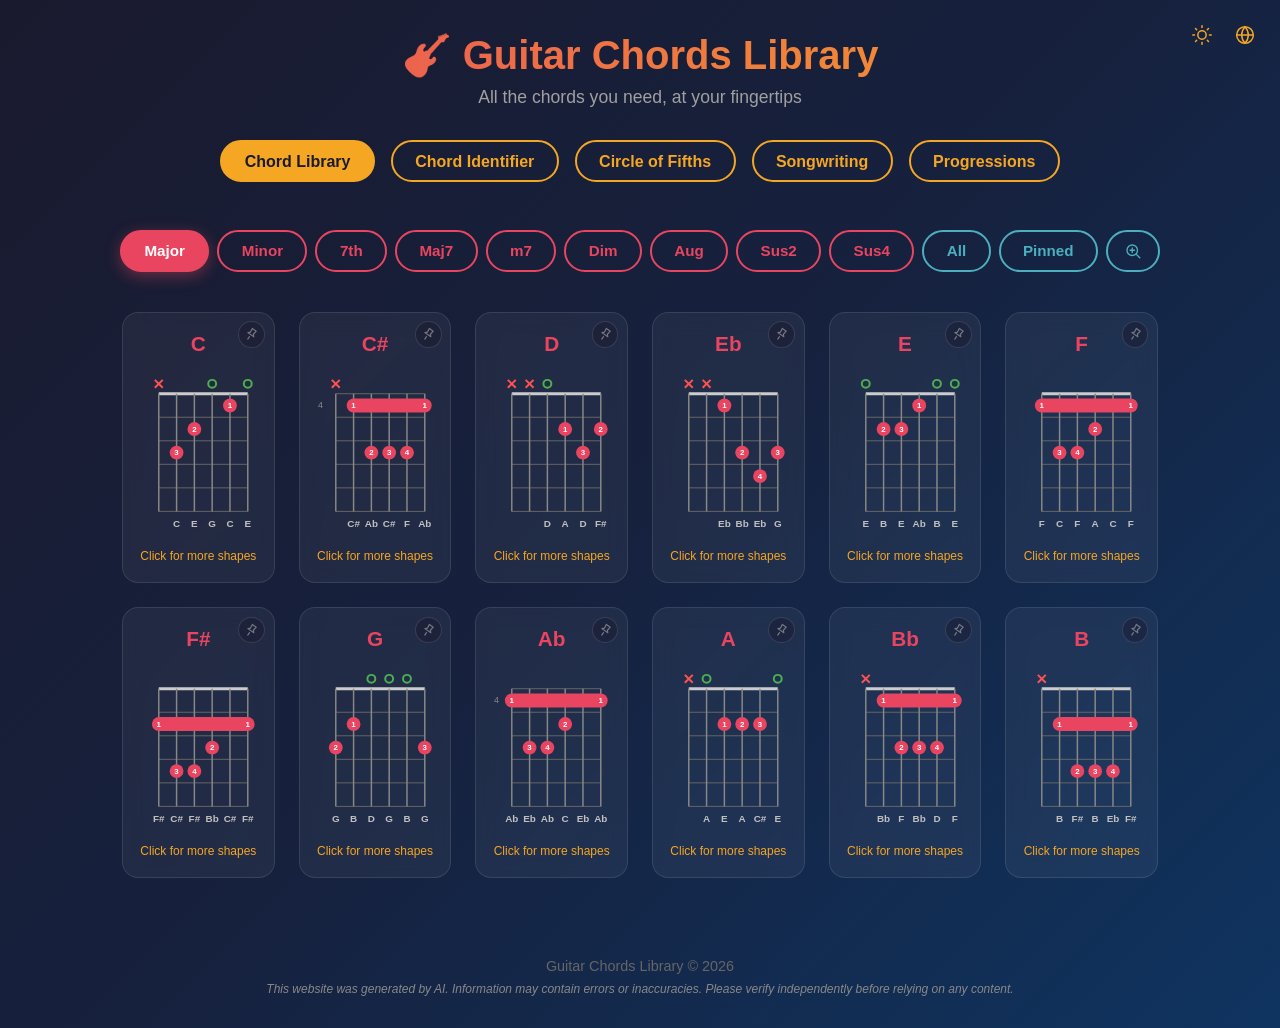
==== commit b84fa85e: "update" ====
--- a/index.html
+++ b/index.html
@@ -22,6 +22,7 @@
         <a href="identifier.html" class="nav-link" data-i18n="chordIdentifier">Chord Identifier</a>
         <a href="circle.html" class="nav-link" data-i18n="circleOfFifths">Circle of Fifths</a>
         <a href="songwriting.html" class="nav-link" data-i18n="songwriting">Songwriting</a>
+        <a href="progressions.html" class="nav-link" data-i18n="progressions">Progressions</a>
     </nav>
 
     <nav class="categories">
--- a/style.css
+++ b/style.css
@@ -11,11 +11,11 @@
     color: var(--text-body);
 }
 
-/* Reserved even when nothing scrolls, so locking the page for a modal cannot nudge the
-   layout sideways by the scrollbar width. */
-html {
-    scrollbar-gutter: stable;
-}
+/* No scrollbar-gutter: stable here on purpose. The page lock below takes the page scrollbar
+   away, which frees its column, so an overlay that overflows paints its own scrollbar
+   exactly on the window edge, where the page scrollbar was. Reserving that column instead
+   cannot work: fixed layers are clipped at the layout viewport, so a scrollbar pushed into
+   the reserved gutter is not visible at all. */
 
 /* Modal scroll policy, for every dialog on the site (style.css is loaded by all pages).
    A dialog never scrolls itself: each overlay layer is a full-viewport scroller, so the
@@ -765,6 +765,14 @@
 }
 
 @media (max-width: 768px) {
+    /* The corner buttons are absolutely positioned over the header, and from here inwards
+       the title is wide enough to reach under them. Their band ends at 54px from the top
+       (1rem offset + 2.4rem button), so push the heading below it instead of letting the
+       two share a row. */
+    header {
+        padding-top: 4rem;
+    }
+
     header h1 {
         font-size: 1.8rem;
     }
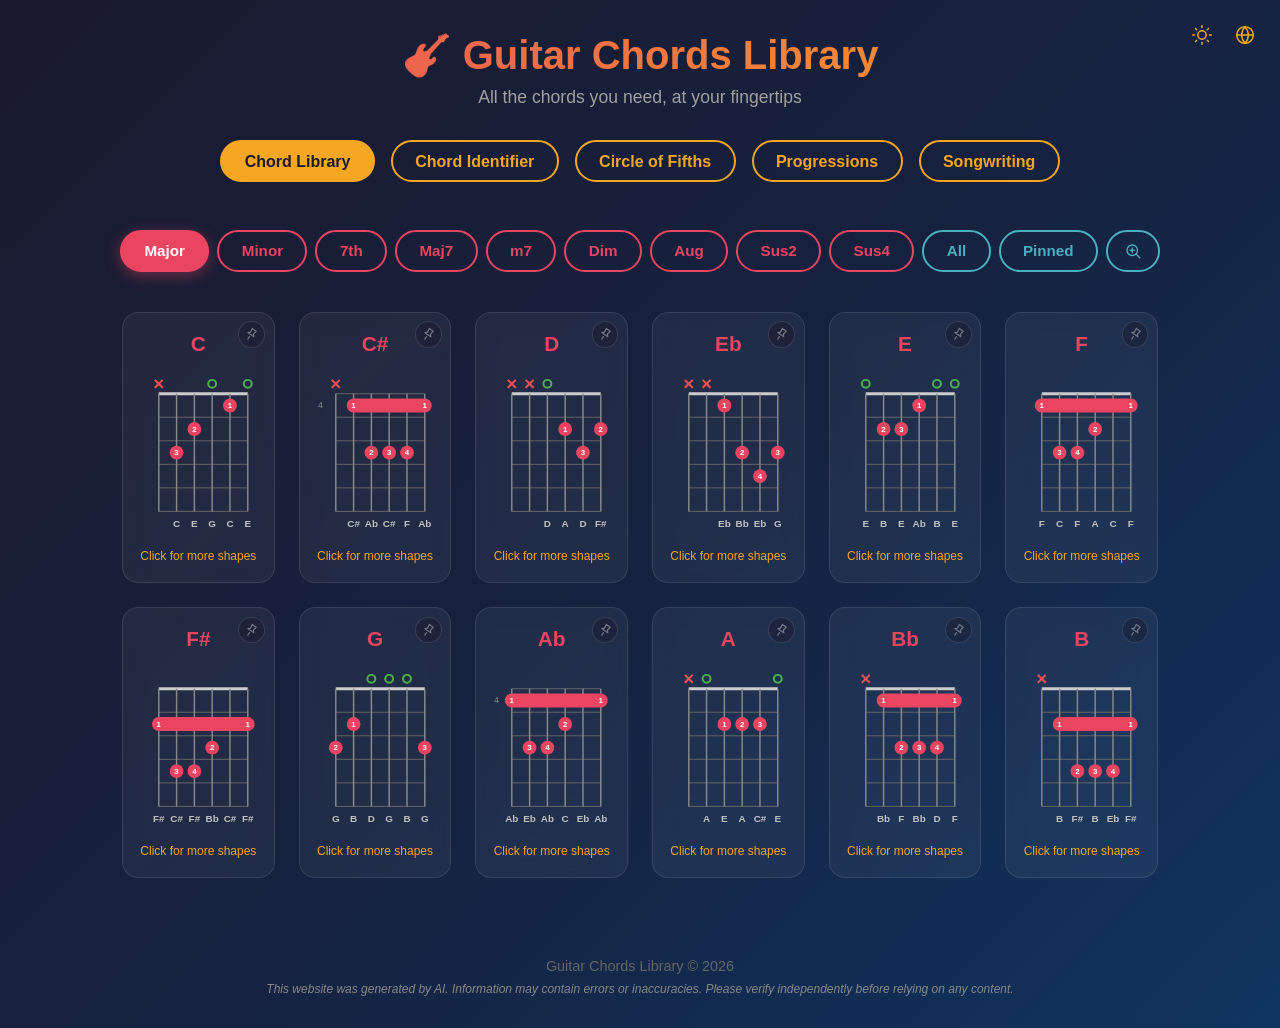
==== commit bf197e83: "update" ====
--- a/index.html
+++ b/index.html
@@ -21,8 +21,8 @@
         <a href="index.html" class="nav-link active" data-i18n="chordLibrary">Chord Library</a>
         <a href="identifier.html" class="nav-link" data-i18n="chordIdentifier">Chord Identifier</a>
         <a href="circle.html" class="nav-link" data-i18n="circleOfFifths">Circle of Fifths</a>
+        <a href="progressions.html" class="nav-link" data-i18n="progressions">Progressions</a>
         <a href="songwriting.html" class="nav-link" data-i18n="songwriting">Songwriting</a>
-        <a href="progressions.html" class="nav-link" data-i18n="progressions">Progressions</a>
     </nav>
 
     <nav class="categories">
